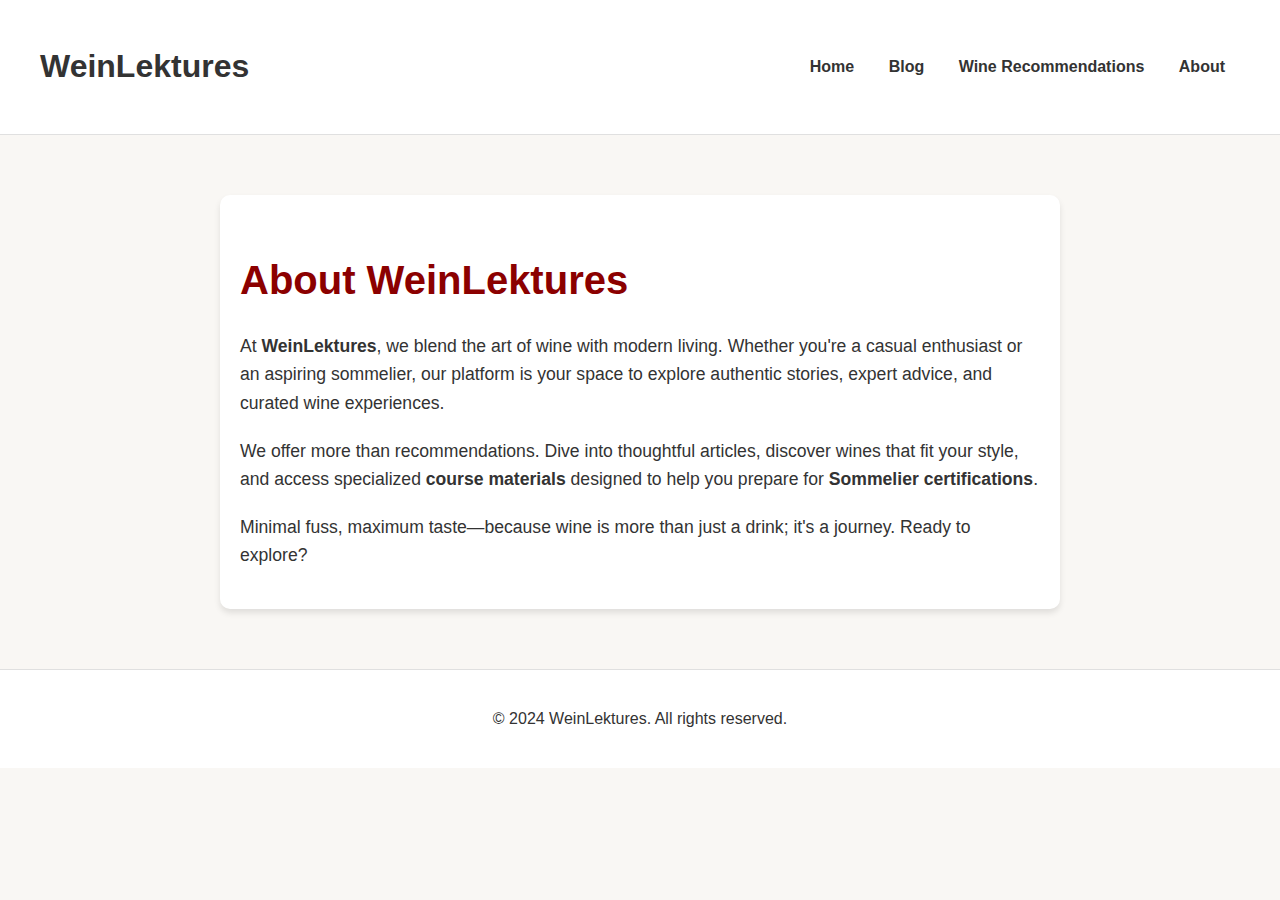
==== about.html @ 2a65ecd1 "Update and rename About.html to about.html" ====
<!DOCTYPE html>
<html lang="en">
<head>
    <meta charset="UTF-8">
    <meta name="viewport" content="width=device-width, initial-scale=1.0">
    <title>About Us | WeinLektures</title>
    <link rel="stylesheet" href="styles.css">
    <style>
        body {
            font-family: 'Helvetica Neue', Arial, sans-serif;
            background-color: #f9f7f4;
            color: #333;
            margin: 0;
            padding: 0;
            line-height: 1.6;
        }

        header {
            background-color: #fff;
            padding: 20px 40px;
            display: flex;
            justify-content: space-between;
            align-items: center;
            border-bottom: 1px solid #e0e0e0;
        }

        nav a {
            text-decoration: none;
            color: #333;
            margin: 0 15px;
            font-weight: bold;
            position: relative;
        }

        nav a:hover::after {
            content: '';
            position: absolute;
            left: 0;
            bottom: -5px;
            width: 100%;
            height: 2px;
            background-color: #8b0000;
        }

        .about-section {
            max-width: 800px;
            margin: 60px auto;
            padding: 20px;
            background-color: #fff;
            border-radius: 10px;
            box-shadow: 0 4px 6px rgba(0,0,0,0.1);
        }

        .about-section h2 {
            font-size: 2.5em;
            color: #8b0000;
            margin-bottom: 20px;
        }

        .about-section p {
            font-size: 1.1em;
            margin-bottom: 20px;
        }

        footer {
            background-color: #fff;
            text-align: center;
            padding: 20px;
            border-top: 1px solid #e0e0e0;
            margin-top: 40px;
        }
    </style>
</head>
<body>
    <header>
        <h1>WeinLektures</h1>
        <nav>
            <a href="index.html">Home</a>
            <a href="blog.html">Blog</a>
            <a href="wine-recommendations.html">Wine Recommendations</a>
            <a href="about.html" class="active">About</a>
        </nav>
    </header>

    <main>
        <section class="about-section">
            <h2>About WeinLektures</h2>
            <p>At <strong>WeinLektures</strong>, we blend the art of wine with modern living. Whether you're a casual enthusiast or an aspiring sommelier, our platform is your space to explore authentic stories, expert advice, and curated wine experiences.</p>
            <p>We offer more than recommendations. Dive into thoughtful articles, discover wines that fit your style, and access specialized <strong>course materials</strong> designed to help you prepare for <strong>Sommelier certifications</strong>.</p>
            <p>Minimal fuss, maximum taste—because wine is more than just a drink; it's a journey. Ready to explore?</p>
        </section>
    </main>

    <footer>
        <p>&copy; 2024 WeinLektures. All rights reserved.</p>
    </footer>
</body>
</html>
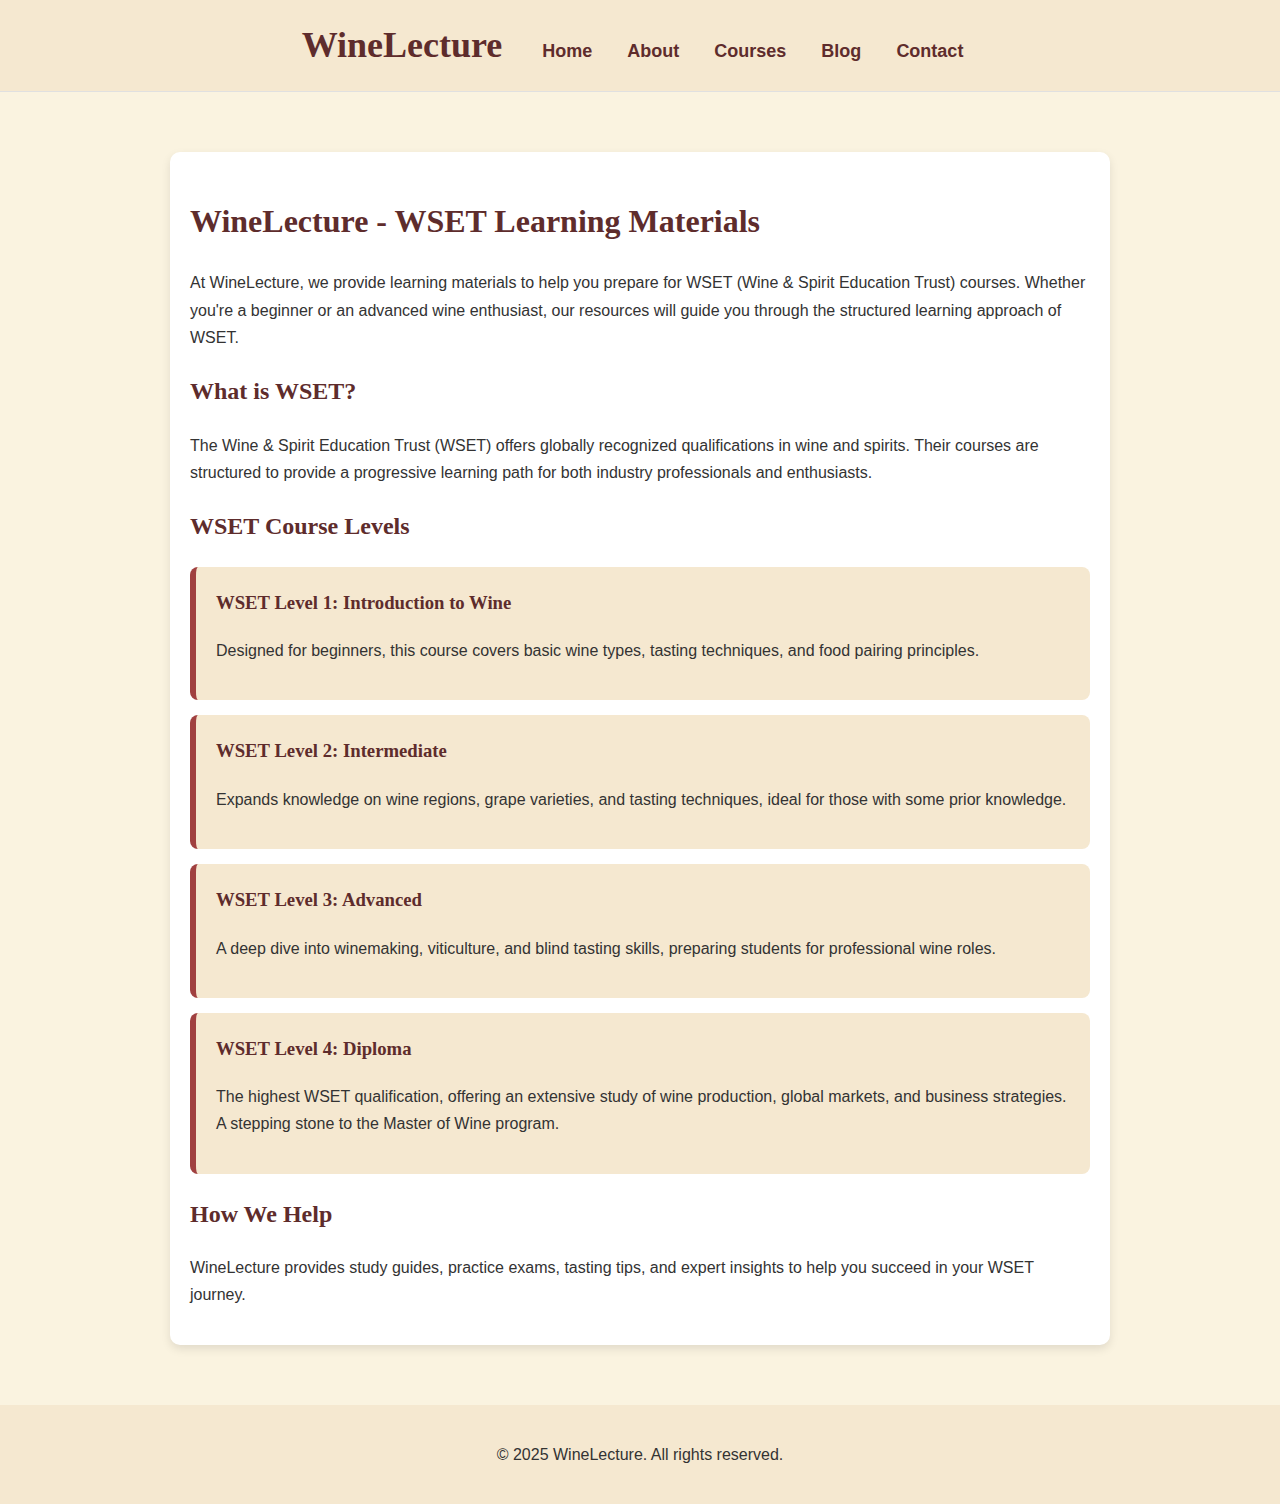
==== commit 4724c7a7: "Update about.html" ====
--- a/about.html
+++ b/about.html
@@ -3,96 +3,120 @@
 <head>
     <meta charset="UTF-8">
     <meta name="viewport" content="width=device-width, initial-scale=1.0">
-    <title>About Us | WeinLektures</title>
-    <link rel="stylesheet" href="styles.css">
+    <title>WineLecture Courses - WSET Learning</title>
     <style>
         body {
-            font-family: 'Helvetica Neue', Arial, sans-serif;
-            background-color: #f9f7f4;
-            color: #333;
+            font-family: 'Inter', sans-serif;
+            line-height: 1.7;
             margin: 0;
             padding: 0;
-            line-height: 1.6;
+            background-color: #FAF3E0;
+            color: #333;
         }
 
-        header {
-            background-color: #fff;
-            padding: 20px 40px;
-            display: flex;
-            justify-content: space-between;
-            align-items: center;
+        h1, h2, h3 {
+            font-family: 'Lora', serif;
+            color: #5E2C2C;
+        }
+
+        nav {
+            background-color: #F5E8D0;
+            padding: 15px 0;
+            text-align: center;
             border-bottom: 1px solid #e0e0e0;
+            font-size: 18px;
         }
 
         nav a {
             text-decoration: none;
-            color: #333;
+            color: #5E2C2C;
             margin: 0 15px;
-            font-weight: bold;
-            position: relative;
+            font-weight: 600;
+            transition: color 0.3s;
         }
 
-        nav a:hover::after {
-            content: '';
-            position: absolute;
-            left: 0;
-            bottom: -5px;
-            width: 100%;
-            height: 2px;
-            background-color: #8b0000;
+        nav a:hover {
+            color: #A04040;
         }
 
-        .about-section {
-            max-width: 800px;
+        .container {
+            max-width: 900px;
             margin: 60px auto;
             padding: 20px;
-            background-color: #fff;
+            background: white;
             border-radius: 10px;
-            box-shadow: 0 4px 6px rgba(0,0,0,0.1);
+            box-shadow: 0 4px 10px rgba(0, 0, 0, 0.1);
         }
 
-        .about-section h2 {
-            font-size: 2.5em;
-            color: #8b0000;
-            margin-bottom: 20px;
+        .course {
+            background: #F5E8D0;
+            padding: 20px;
+            margin: 15px 0;
+            border-left: 6px solid #A04040;
+            border-radius: 8px;
+            transition: transform 0.3s ease;
         }
 
-        .about-section p {
-            font-size: 1.1em;
-            margin-bottom: 20px;
+        .course:hover {
+            transform: translateY(-5px);
+        }
+
+        .course h3 {
+            margin-top: 0;
         }
 
         footer {
-            background-color: #fff;
             text-align: center;
             padding: 20px;
-            border-top: 1px solid #e0e0e0;
+            background-color: #F5E8D0;
             margin-top: 40px;
         }
     </style>
 </head>
 <body>
-    <header>
-        <h1>WeinLektures</h1>
-        <nav>
-            <a href="index.html">Home</a>
-            <a href="blog.html">Blog</a>
-            <a href="wine-recommendations.html">Wine Recommendations</a>
-            <a href="about.html" class="active">About</a>
-        </nav>
-    </header>
+    <nav>
+        <h1 style="display: inline; margin-right: 20px;">WineLecture</h1>
+        <a href="index.html">Home</a>
+        <a href="about.html">About</a>
+        <a href="courses.html">Courses</a>
+        <a href="blog.html">Blog</a>
+        <a href="contact.html">Contact</a>
+    </nav>
 
-    <main>
-        <section class="about-section">
-            <h2>About WeinLektures</h2>
-            <p>At <strong>WeinLektures</strong>, we blend the art of wine with modern living. Whether you're a casual enthusiast or an aspiring sommelier, our platform is your space to explore authentic stories, expert advice, and curated wine experiences.</p>
-            <p>We offer more than recommendations. Dive into thoughtful articles, discover wines that fit your style, and access specialized <strong>course materials</strong> designed to help you prepare for <strong>Sommelier certifications</strong>.</p>
-            <p>Minimal fuss, maximum taste—because wine is more than just a drink; it's a journey. Ready to explore?</p>
-        </section>
-    </main>
+    <div class="container">
+        <h1>WineLecture - WSET Learning Materials</h1>
+        <p>At WineLecture, we provide learning materials to help you prepare for WSET (Wine & Spirit Education Trust) courses. Whether you're a beginner or an advanced wine enthusiast, our resources will guide you through the structured learning approach of WSET.</p>
+        
+        <h2>What is WSET?</h2>
+        <p>The Wine & Spirit Education Trust (WSET) offers globally recognized qualifications in wine and spirits. Their courses are structured to provide a progressive learning path for both industry professionals and enthusiasts.</p>
+        
+        <h2>WSET Course Levels</h2>
+        <div class="course">
+            <h3>WSET Level 1: Introduction to Wine</h3>
+            <p>Designed for beginners, this course covers basic wine types, tasting techniques, and food pairing principles.</p>
+        </div>
+        
+        <div class="course">
+            <h3>WSET Level 2: Intermediate</h3>
+            <p>Expands knowledge on wine regions, grape varieties, and tasting techniques, ideal for those with some prior knowledge.</p>
+        </div>
+        
+        <div class="course">
+            <h3>WSET Level 3: Advanced</h3>
+            <p>A deep dive into winemaking, viticulture, and blind tasting skills, preparing students for professional wine roles.</p>
+        </div>
+        
+        <div class="course">
+            <h3>WSET Level 4: Diploma</h3>
+            <p>The highest WSET qualification, offering an extensive study of wine production, global markets, and business strategies. A stepping stone to the Master of Wine program.</p>
+        </div>
+        
+        <h2>How We Help</h2>
+        <p>WineLecture provides study guides, practice exams, tasting tips, and expert insights to help you succeed in your WSET journey.</p>
+    </div>
 
     <footer>
-        <p>&copy; 2024 WeinLektures. All rights reserved.</p>
+        <p>&copy; 2025 WineLecture. All rights reserved.</p>
     </footer>
 </body>
 </html>
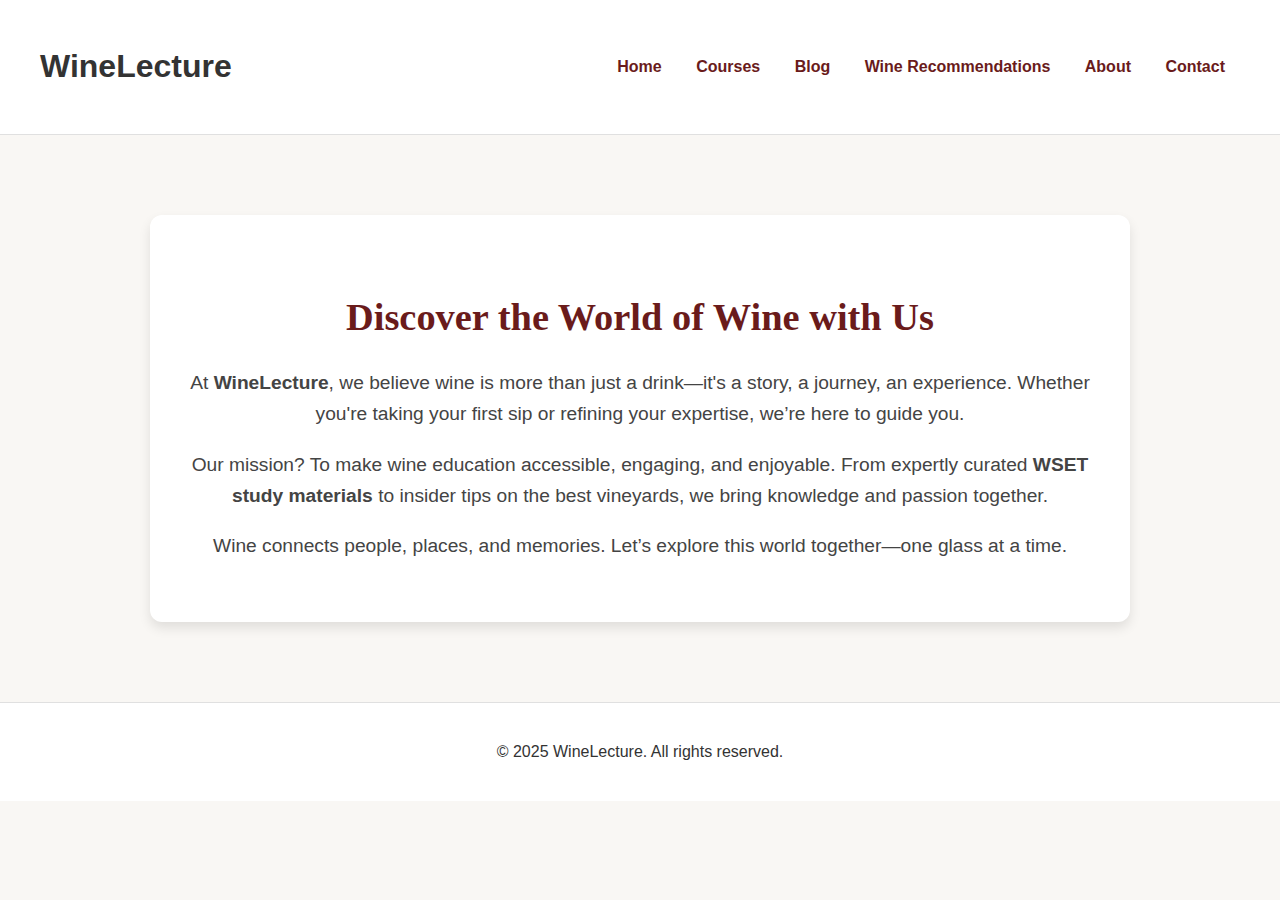
==== commit e9089e72: "Update about.html" ====
--- a/about.html
+++ b/about.html
@@ -3,117 +3,102 @@
 <head>
     <meta charset="UTF-8">
     <meta name="viewport" content="width=device-width, initial-scale=1.0">
-    <title>WineLecture Courses - WSET Learning</title>
+    <title>About Us | WineLecture</title>
+    <link rel="stylesheet" href="styles.css">
     <style>
         body {
             font-family: 'Inter', sans-serif;
-            line-height: 1.7;
+            background-color: #f9f7f4;
+            color: #333;
             margin: 0;
             padding: 0;
-            background-color: #FAF3E0;
-            color: #333;
+            line-height: 1.6;
         }
 
-        h1, h2, h3 {
-            font-family: 'Lora', serif;
-            color: #5E2C2C;
-        }
-
-        nav {
-            background-color: #F5E8D0;
-            padding: 15px 0;
-            text-align: center;
+        header {
+            background-color: #fff;
+            padding: 20px 40px;
+            display: flex;
+            justify-content: space-between;
+            align-items: center;
             border-bottom: 1px solid #e0e0e0;
-            font-size: 18px;
         }
 
         nav a {
             text-decoration: none;
-            color: #5E2C2C;
+            color: #6a1b1b;
             margin: 0 15px;
-            font-weight: 600;
-            transition: color 0.3s;
+            font-weight: bold;
+            position: relative;
         }
 
-        nav a:hover {
-            color: #A04040;
+        nav a:hover::after {
+            content: '';
+            position: absolute;
+            left: 0;
+            bottom: -5px;
+            width: 100%;
+            height: 2px;
+            background-color: #6a1b1b;
         }
 
-        .container {
+        .about-section {
             max-width: 900px;
-            margin: 60px auto;
-            padding: 20px;
-            background: white;
-            border-radius: 10px;
-            box-shadow: 0 4px 10px rgba(0, 0, 0, 0.1);
+            margin: 80px auto;
+            padding: 40px;
+            background-color: #fff;
+            border-radius: 12px;
+            box-shadow: 0 6px 12px rgba(0, 0, 0, 0.1);
+            text-align: center;
         }
 
-        .course {
-            background: #F5E8D0;
-            padding: 20px;
-            margin: 15px 0;
-            border-left: 6px solid #A04040;
-            border-radius: 8px;
-            transition: transform 0.3s ease;
+        .about-section h2 {
+            font-size: 2.4em;
+            color: #6a1b1b;
+            margin-bottom: 20px;
+            font-family: 'Lora', serif;
         }
 
-        .course:hover {
-            transform: translateY(-5px);
-        }
-
-        .course h3 {
-            margin-top: 0;
+        .about-section p {
+            font-size: 1.2em;
+            color: #444;
+            line-height: 1.6;
+            font-family: 'Inter', sans-serif;
+            margin-bottom: 20px;
         }
 
         footer {
+            background-color: #fff;
             text-align: center;
             padding: 20px;
-            background-color: #F5E8D0;
+            border-top: 1px solid #e0e0e0;
             margin-top: 40px;
         }
     </style>
 </head>
 <body>
-    <nav>
-        <h1 style="display: inline; margin-right: 20px;">WineLecture</h1>
-        <a href="index.html">Home</a>
-        <a href="about.html">About</a>
-        <a href="courses.html">Courses</a>
-        <a href="blog.html">Blog</a>
-        <a href="contact.html">Contact</a>
-    </nav>
+    <header>
+        <h1>WineLecture</h1>
+        <nav>
+            <a href="index.html">Home</a>
+            <a href="courses.html">Courses</a>
+            <a href="blog.html">Blog</a>
+            <a href="wine-recommendations.html">Wine Recommendations</a>
+            <a href="about.html" class="active">About</a>
+            <a href="contact.html">Contact</a>
+        </nav>
+    </header>
 
-    <div class="container">
-        <h1>WineLecture - WSET Learning Materials</h1>
-        <p>At WineLecture, we provide learning materials to help you prepare for WSET (Wine & Spirit Education Trust) courses. Whether you're a beginner or an advanced wine enthusiast, our resources will guide you through the structured learning approach of WSET.</p>
-        
-        <h2>What is WSET?</h2>
-        <p>The Wine & Spirit Education Trust (WSET) offers globally recognized qualifications in wine and spirits. Their courses are structured to provide a progressive learning path for both industry professionals and enthusiasts.</p>
-        
-        <h2>WSET Course Levels</h2>
-        <div class="course">
-            <h3>WSET Level 1: Introduction to Wine</h3>
-            <p>Designed for beginners, this course covers basic wine types, tasting techniques, and food pairing principles.</p>
-        </div>
-        
-        <div class="course">
-            <h3>WSET Level 2: Intermediate</h3>
-            <p>Expands knowledge on wine regions, grape varieties, and tasting techniques, ideal for those with some prior knowledge.</p>
-        </div>
-        
-        <div class="course">
-            <h3>WSET Level 3: Advanced</h3>
-            <p>A deep dive into winemaking, viticulture, and blind tasting skills, preparing students for professional wine roles.</p>
-        </div>
-        
-        <div class="course">
-            <h3>WSET Level 4: Diploma</h3>
-            <p>The highest WSET qualification, offering an extensive study of wine production, global markets, and business strategies. A stepping stone to the Master of Wine program.</p>
-        </div>
-        
-        <h2>How We Help</h2>
-        <p>WineLecture provides study guides, practice exams, tasting tips, and expert insights to help you succeed in your WSET journey.</p>
-    </div>
+    <main>
+        <section class="about-section">
+            <h2>Discover the World of Wine with Us</h2>
+            <p>At <strong>WineLecture</strong>, we believe wine is more than just a drink—it's a story, a journey, an experience. Whether you're taking your first sip or refining your expertise, we’re here to guide you.</p>
+            
+            <p>Our mission? To make wine education accessible, engaging, and enjoyable. From expertly curated <strong>WSET study materials</strong> to insider tips on the best vineyards, we bring knowledge and passion together.</p>
+            
+            <p>Wine connects people, places, and memories. Let’s explore this world together—one glass at a time.</p>
+        </section>
+    </main>
 
     <footer>
         <p>&copy; 2025 WineLecture. All rights reserved.</p>
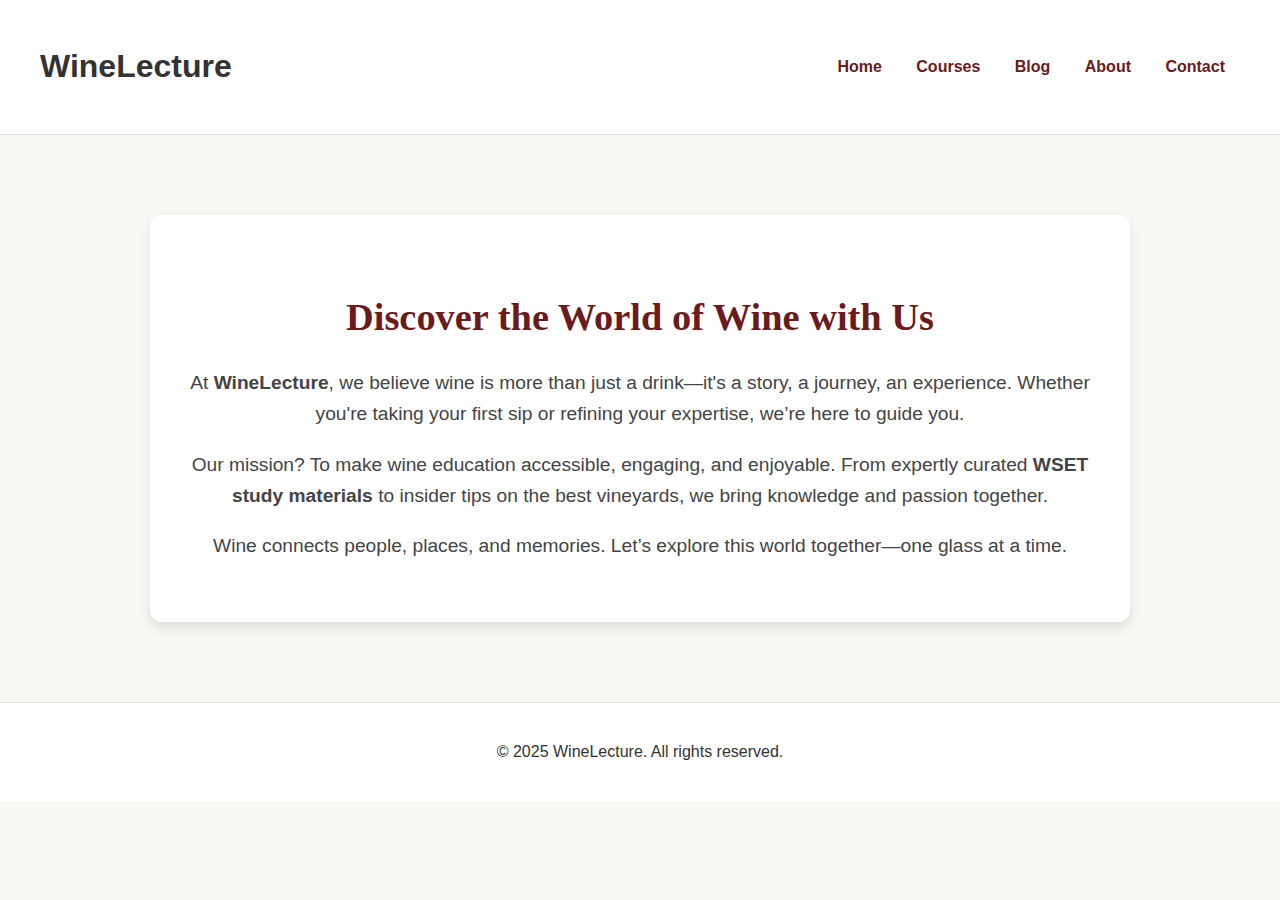
==== commit e4b4d7f4: "Update about.html" ====
--- a/about.html
+++ b/about.html
@@ -83,7 +83,6 @@
             <a href="index.html">Home</a>
             <a href="courses.html">Courses</a>
             <a href="blog.html">Blog</a>
-            <a href="wine-recommendations.html">Wine Recommendations</a>
             <a href="about.html" class="active">About</a>
             <a href="contact.html">Contact</a>
         </nav>
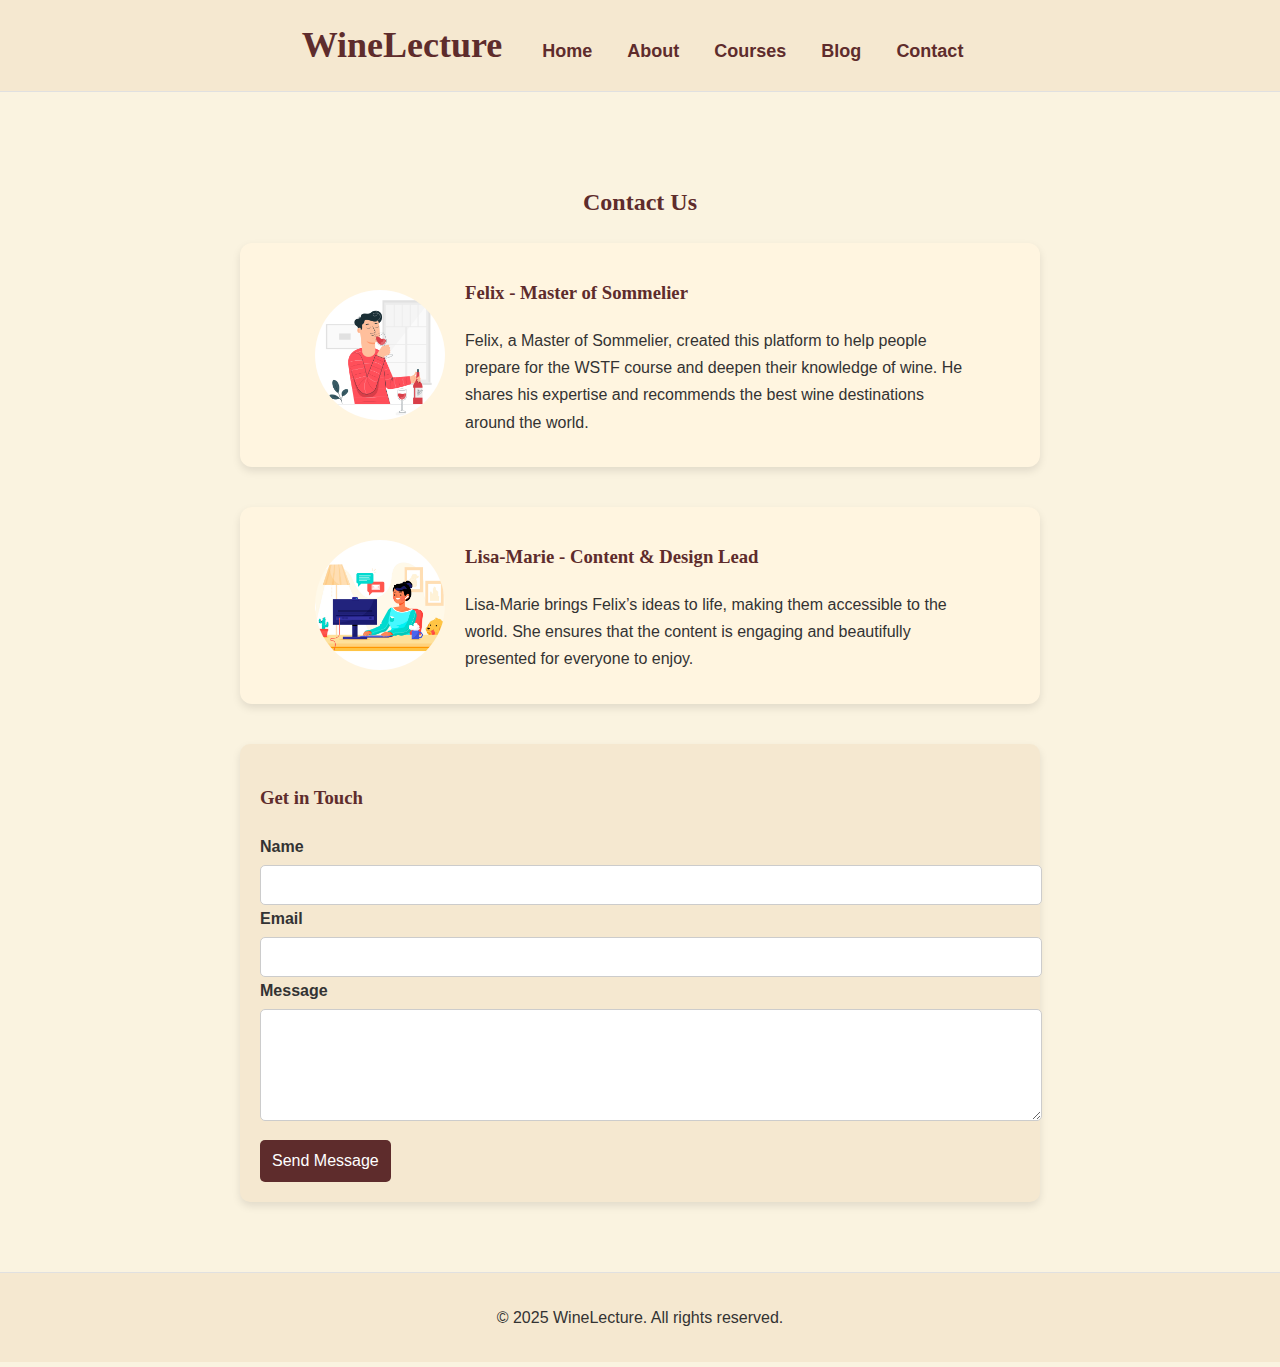
==== commit b35cd169: "Mit dunklem Stil about.html" ====
--- a/about.html
+++ b/about.html
@@ -3,101 +3,162 @@
 <head>
     <meta charset="UTF-8">
     <meta name="viewport" content="width=device-width, initial-scale=1.0">
-    <title>About Us | WineLecture</title>
-    <link rel="stylesheet" href="styles.css">
+    <title>Contact - WineLecture</title>
     <style>
         body {
+            margin: 0;
             font-family: 'Inter', sans-serif;
-            background-color: #f9f7f4;
+            background-color: #FAF3E0;
             color: #333;
-            margin: 0;
-            padding: 0;
-            line-height: 1.6;
+            line-height: 1.7;
         }
 
-        header {
-            background-color: #fff;
-            padding: 20px 40px;
-            display: flex;
-            justify-content: space-between;
-            align-items: center;
+        h1, h2, h3 {
+            font-family: 'Lora', serif;
+            color: #5E2C2C;
+        }
+
+        nav {
+            background-color: #F5E8D0;
+            padding: 15px 0;
+            text-align: center;
             border-bottom: 1px solid #e0e0e0;
+            font-size: 18px;
         }
 
         nav a {
             text-decoration: none;
-            color: #6a1b1b;
+            color: #5E2C2C;
             margin: 0 15px;
-            font-weight: bold;
-            position: relative;
+            font-weight: 600;
+            transition: color 0.3s;
         }
 
-        nav a:hover::after {
-            content: '';
-            position: absolute;
-            left: 0;
-            bottom: -5px;
-            width: 100%;
-            height: 2px;
-            background-color: #6a1b1b;
+        nav a:hover {
+            color: #A04040;
         }
 
-        .about-section {
-            max-width: 900px;
-            margin: 80px auto;
-            padding: 40px;
-            background-color: #fff;
-            border-radius: 12px;
-            box-shadow: 0 6px 12px rgba(0, 0, 0, 0.1);
+        .container {
+            max-width: 800px;
+            margin: 50px auto;
+            padding: 20px;
             text-align: center;
         }
 
-        .about-section h2 {
-            font-size: 2.4em;
-            color: #6a1b1b;
-            margin-bottom: 20px;
-            font-family: 'Lora', serif;
+        .profile {
+            display: flex;
+            align-items: center;
+            justify-content: center;
+            gap: 20px;
+            margin-bottom: 40px;
+            background: #FFF5E0;
+            padding: 15px;
+            border-radius: 12px;
+            box-shadow: 0 4px 8px rgba(0, 0, 0, 0.1);
         }
 
-        .about-section p {
-            font-size: 1.2em;
-            color: #444;
-            line-height: 1.6;
-            font-family: 'Inter', sans-serif;
-            margin-bottom: 20px;
+        .profile img {
+            width: 130px;
+            height: 130px;
+            border-radius: 50%;
+            object-fit: cover;
+        }
+
+        .profile div {
+            text-align: left;
+            max-width: 500px;
+        }
+
+        .contact-form {
+            background: #F5E8D0;
+            padding: 20px;
+            border-radius: 10px;
+            text-align: left;
+            box-shadow: 0 4px 8px rgba(0, 0, 0, 0.1);
+        }
+
+        .contact-form label {
+            font-weight: bold;
+        }
+
+        .contact-form input, .contact-form textarea {
+            width: 100%;
+            padding: 10px;
+            margin-top: 5px;
+            border: 1px solid #ccc;
+            border-radius: 5px;
+            font-size: 16px;
+        }
+
+        .contact-form button {
+            background-color: #5E2C2C;
+            color: white;
+            padding: 12px;
+            border: none;
+            border-radius: 5px;
+            cursor: pointer;
+            margin-top: 10px;
+            font-size: 16px;
+        }
+
+        .contact-form button:hover {
+            background-color: #A04040;
         }
 
         footer {
-            background-color: #fff;
             text-align: center;
-            padding: 20px;
+            padding: 15px;
+            background: #F5E8D0;
+            margin-top: 40px;
             border-top: 1px solid #e0e0e0;
-            margin-top: 40px;
         }
     </style>
 </head>
 <body>
-    <header>
-        <h1>WineLecture</h1>
-        <nav>
-            <a href="index.html">Home</a>
-            <a href="courses.html">Courses</a>
-            <a href="blog.html">Blog</a>
-            <a href="about.html" class="active">About</a>
-            <a href="contact.html">Contact</a>
-        </nav>
-    </header>
+    <nav>
+        <h1 style="display: inline; margin-right: 20px;">WineLecture</h1>
+        <a href="index.html">Home</a>
+        <a href="about.html">About</a>
+        <a href="courses.html">Courses</a>
+        <a href="blog.html">Blog</a>
+        <a href="contact.html">Contact</a>
+    </nav>
 
-    <main>
-        <section class="about-section">
-            <h2>Discover the World of Wine with Us</h2>
-            <p>At <strong>WineLecture</strong>, we believe wine is more than just a drink—it's a story, a journey, an experience. Whether you're taking your first sip or refining your expertise, we’re here to guide you.</p>
-            
-            <p>Our mission? To make wine education accessible, engaging, and enjoyable. From expertly curated <strong>WSET study materials</strong> to insider tips on the best vineyards, we bring knowledge and passion together.</p>
-            
-            <p>Wine connects people, places, and memories. Let’s explore this world together—one glass at a time.</p>
-        </section>
-    </main>
+    <div class="container">
+        <h2>Contact Us</h2>
+
+        <div class="profile">
+            <img src="felix.jpg" alt="Felix - Master of Sommelier">
+            <div>
+                <h3>Felix - Master of Sommelier</h3>
+                <p>Felix, a Master of Sommelier, created this platform to help people prepare for the WSTF course and deepen their knowledge of wine. He shares his expertise and recommends the best wine destinations around the world.</p>
+            </div>
+        </div>
+
+        <div class="profile">
+            <img src="lisa-marie.jpg" alt="Lisa-Marie - Content & Design Lead">
+            <div>
+                <h3>Lisa-Marie - Content & Design Lead</h3>
+                <p>Lisa-Marie brings Felix’s ideas to life, making them accessible to the world. She ensures that the content is engaging and beautifully presented for everyone to enjoy.</p>
+            </div>
+        </div>
+
+        <div class="contact-form">
+            <h3>Get in Touch</h3>
+            <form>
+                <label for="name">Name</label>
+                <input type="text" id="name" name="name" required>
+                
+                <label for="email">Email</label>
+                <input type="email" id="email" name="email" required>
+                
+                <label for="message">Message</label>
+                <textarea id="message" name="message" rows="5" required></textarea>
+                
+                <button type="submit">Send Message</button>
+            </form>
+        </div>
+    </div>
 
     <footer>
         <p>&copy; 2025 WineLecture. All rights reserved.</p>
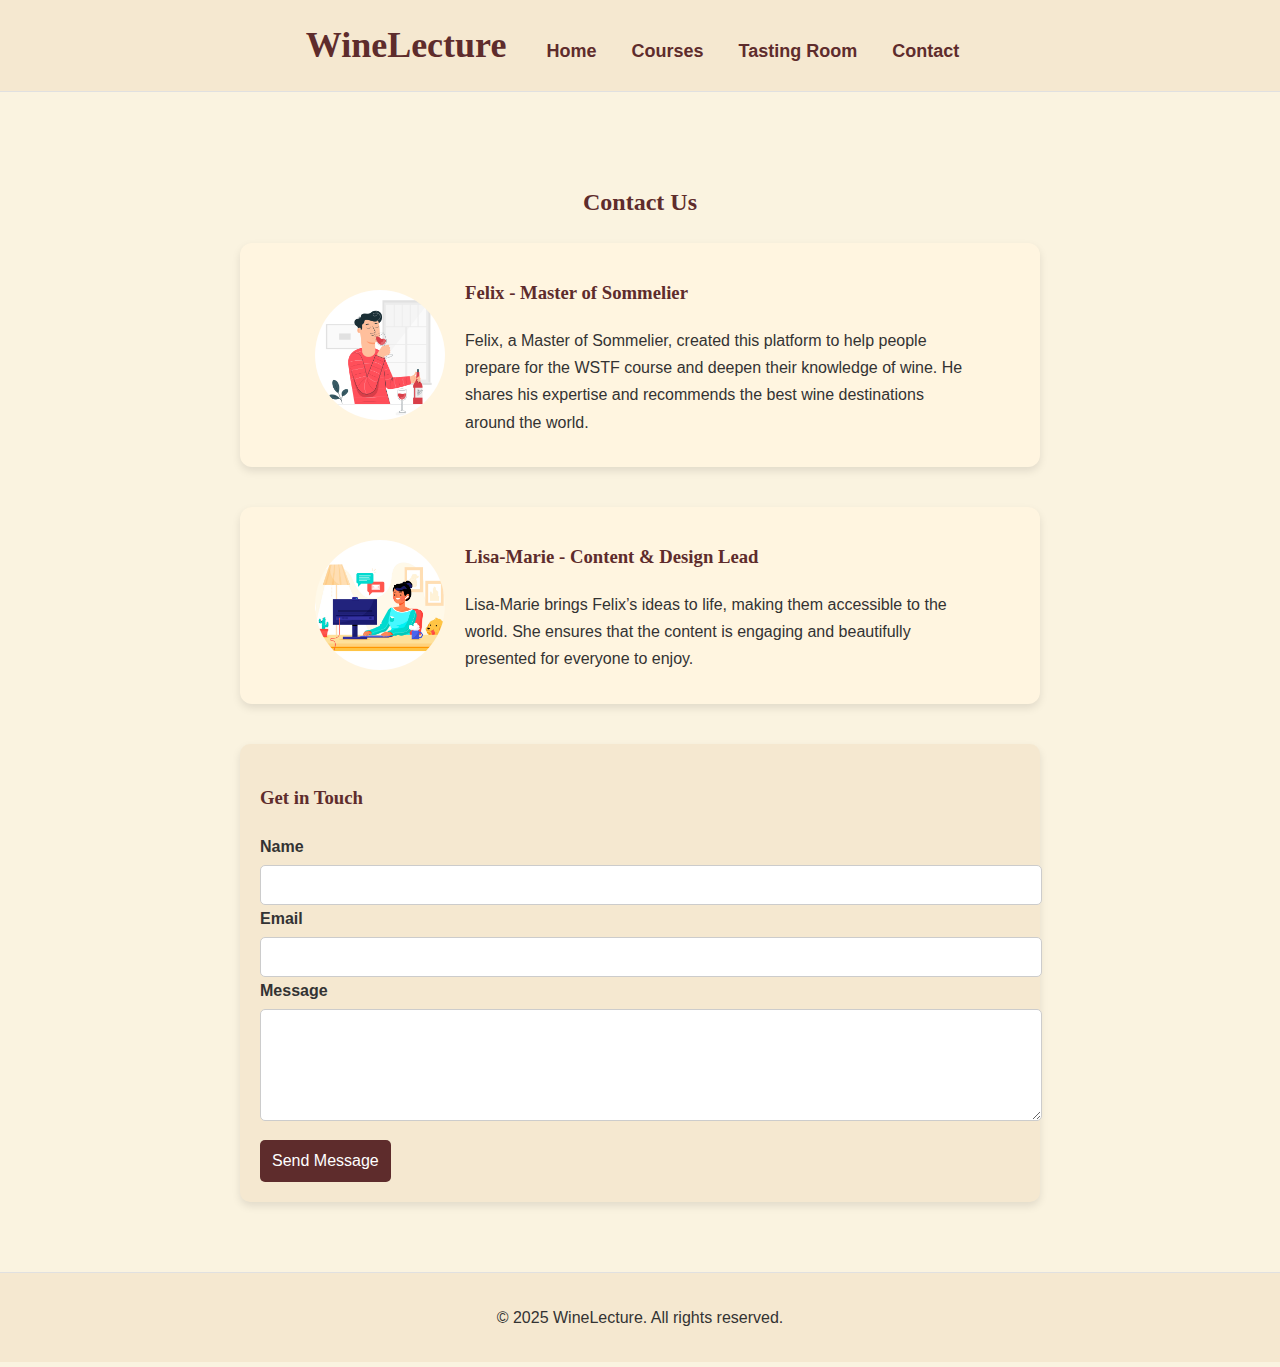
==== commit f0ac60a7: "Update about.html" ====
--- a/about.html
+++ b/about.html
@@ -118,9 +118,8 @@
     <nav>
         <h1 style="display: inline; margin-right: 20px;">WineLecture</h1>
         <a href="index.html">Home</a>
-        <a href="about.html">About</a>
         <a href="courses.html">Courses</a>
-        <a href="blog.html">Blog</a>
+        <a href="blog.html">Tasting Room</a>
         <a href="contact.html">Contact</a>
     </nav>
 
